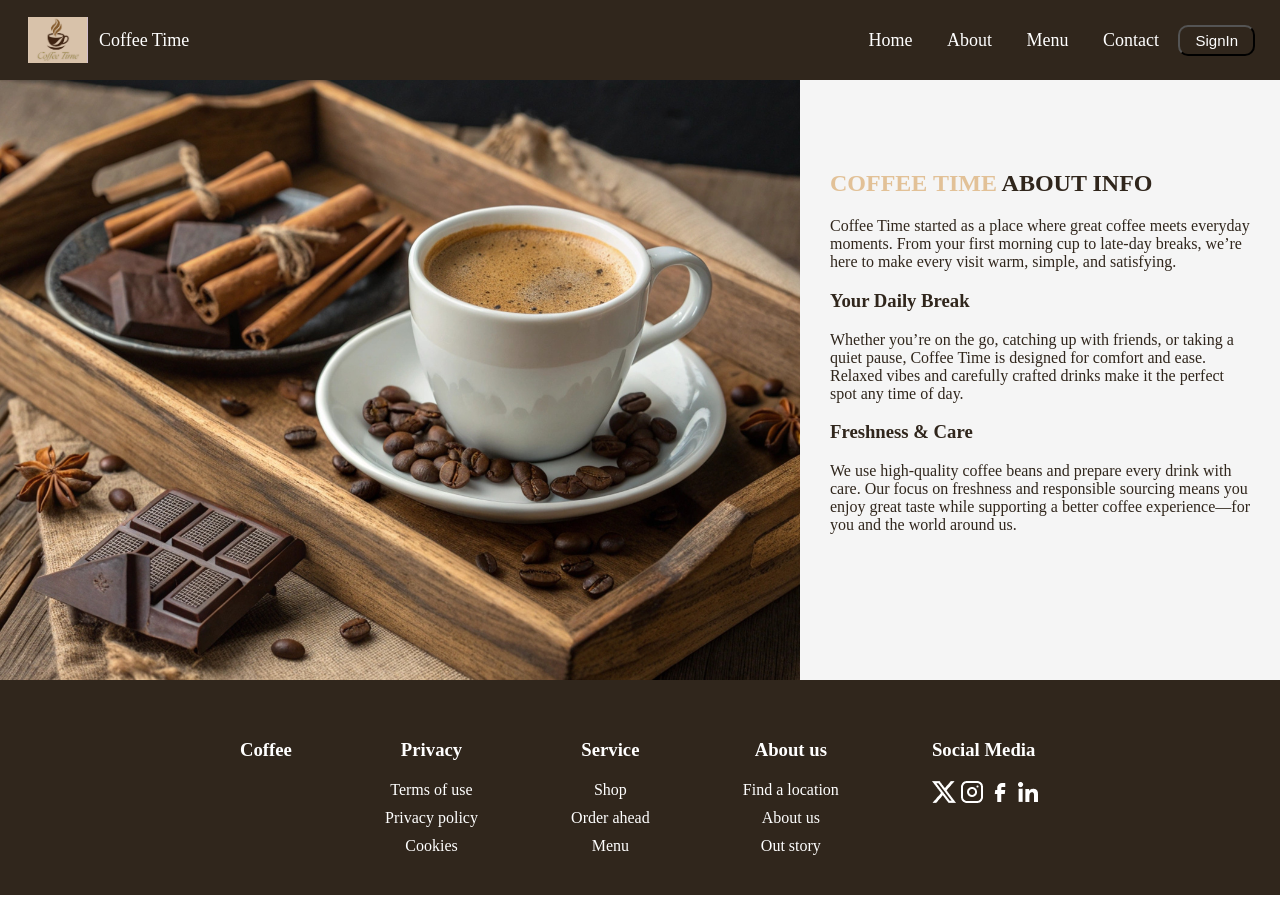
==== about.html @ e7bb27a7 "change the structure of the project, and add about.html page" ====
<!DOCTYPE html>
<html>

<head>
    <link rel="stylesheet" href="assets/css/style.css" />
    <title>Coffee Time</title>
    <meta name="viewport" content="width=device-width, initial-scale=1.0">
</head>

<body>
    <!-- Header -->
    <div class="header">
        <div class="logo">
            <img src="assets/images/logo.png" width="60px" />
            <span class="coffee-text">Coffee Time</span>
        </div>
        <div class="header-links">
            <a href="index.html">Home</a>
            <a href="about.html">About</a>
            <a href="menu.html">Menu</a>
            <a href="contact.html">Contact</a>
            <button class="btn">SignIn</button>
        </div>
    </div>
    
    <!-- Body -->
    <div class="about-content">
        <img src="assets/images/Untitled design.png"/>
        <div>
            <h2><span class="text-prim">COFFEE TIME </span>ABOUT INFO</h2>
            <p>Coffee Time started as a place where great coffee meets everyday moments. From your first morning cup to late-day breaks, we’re here to make every visit warm, simple, and satisfying.</p>
            <h3 >Your Daily Break</h3>
            <p>Whether you’re on the go, catching up with friends, or taking a quiet pause, Coffee Time is designed for comfort and ease. Relaxed vibes and carefully crafted drinks make it the perfect spot any time of day.</p>
            <h3>Freshness & Care</h3>
            <p>We use high-quality coffee beans and prepare every drink with care. Our focus on freshness and responsible sourcing means you enjoy great taste while supporting a better coffee experience—for you and the world around us.</p>
        </div>
    </div>

    <!-- footer -->
    <div>
        <div class="foot-2">
            <h3>Coffee</h3>
            <div class="col">
                <h3>Privacy</h3>
                <span>Terms of use</span>
                <span>Privacy policy</span>
                <span>Cookies</span>
            </div>
            <div class="col">
                <h3>Service</h3>
                <span>Shop</span>
                <span>Order ahead</span>
                <span>Menu</span>
            </div>
            <div class="col">
                <h3>About us</h3>
                <span>Find a location</span>
                <span>About us</span>
                <span>Out story</span>
            </div>
            <div>
                <h3>Social Media</h3>
                <div>
                    <img src="assets/images/Twitter.png" />
                    <img src="assets/images/Instagram.png" />
                    <img src="assets/images/Facebook.png" />
                    <img src="assets/images/Linkedin.png" />
                </div>
            </div>
        </div>
    </div>
</body>

</html>
---- assets/css/style.css ----
body {
    margin: 0;
}

/* utalities*/
.btn {
    color: #ffffff;
    border-radius: 10px;
    background-color: #30261C;
    padding: 5px 15px;
    font-size: 15px;
}

.text-prim {
    color: #deb887da;
}

.weight{
    font-weight: bold;
}

/**/

.btn:hover {
    background-color: #cebda683;
}

.intro {
    width: 100%;
    aspect-ratio: 16 / 9;
    min-height: 100vh;
    background-image: url(../images/Background.jpg);
    background-size: cover;
    background-position: center;
    background-repeat: no-repeat;
}

.header {
    justify-content: space-between;
    display: flex;
    align-items: center;
    padding: 14px 25px;
    font-size: 18px;
    background: #30261C;
}

.header img {
    padding: 3px;
}

.logo {
    width: 200px;
    display: flex;
    align-items: center;
    gap: 8px;
}

.coffee-text {
    white-space: nowrap;
    color: #ffffff;
}

.header-links a {
    color: #ffffff;
    padding: 5px 15px;
    text-decoration: none;
}

.landing-page {
    font-weight: bold;
    color:  #30261C;
    justify-content: flex-start;
    align-items: center;
    padding: 5px 220px;
    display: flex;
    font-size: 25px;
    font-style: italic;
}

.title{
    padding: 100px 400px 40px 450px;
    font-weight: bold;
    font-style: italic;
    color:  #30261C;
    font-size: 30px;
    align-items: center;
}

.landing-page>div {
    text-align: left;
    max-width: 600px;
}

.landing-page-search input {
    border-radius: 10px;
    width: 300px;  
    height: 40px;
    padding: 0 10px;
    font-size: 15px;
}

.landing-page-search button {
    height: 40px;
    padding: 0 20px;
    font-size: 15px;
}

.show {
    background-color: #F5F5F5;
    width: 100%;
    padding: 15px 300px;
    align-items: center;
    justify-content: space-between;
    display: flex;
    box-sizing: border-box;
}

.container {
  display: flex;
  flex-direction: column; 
  align-items: center;    
}

/* Tablet */
@media (max-width: 768px) {
    .show {
        padding: 15px 40px;
        flex-direction: column;
        gap: 15px;
    }
}

.special {
    background-color: #ddc1a7;
    box-sizing: border-box;
     width: 100%;
    padding: 10px 0; 
}

.special-1 {
    text-align: center;
    margin: 60px 0;
}

.special-1 h3 {
    margin: 50px 0;
}

.carousel-container {
  position: relative;
  width: 90%;
  margin: auto;
  padding: 0 60px;
  box-sizing: border-box;
}

.carousel {
  display: flex;
  justify-content: center; /* center cards */
  overflow-x: auto;
  scroll-behavior: smooth;
  gap: 20px; /* space between cards */
  padding: 10px 0;
}

.card {
  flex: 0 0 auto;
  width: 260px;
  height: auto; /* auto height to fit content */
  border: 1px solid #eee;
  border-radius: 12px;
  padding: 10px; /* space between border and content */
  text-align: center;
  background-color: #F5F5F5;
  box-shadow: 0 2px 6px rgba(0,0,0,0.1);
  margin: 0;
}

.card img {
  width: 100%;
  height: 180px;
  border-radius: 12px;
  margin-bottom: 8px; /* reduce space below image */
}

.card h3 {
  margin: 5px 0; /* reduce space above/below title */
  font-size: 18px;
}

.card p {
  margin: 5px 0; /* reduce space above/below paragraph */
  font-size: 14px;
}

.card span {
  display: block;
  margin: 3px 0; /* reduce space above/below price */
  font-weight: bold;
}

.card button {
  margin-top: 5px; /* reduce space above button */
  padding: 8px 12px; /* optional button size */
}

.arrow {
  position: absolute;
  top: 50%;
  transform: translateY(-50%);
  background: #F5F5F5;
  border: none;
  font-size: 24px;
  padding: 10px;
  cursor: pointer;
  border-radius: 50%;
  z-index: 2; /* make sure arrow is above cards */
}

.arrow.left { left: 0; }
.arrow.right { right: 0; }

.foot-1 {
    background: #F5F5F5;
    justify-content: flex-start;
    display: flex;
    align-items: center;
}

.foot-1 div {
    margin-left: 0px; 
    margin-right: auto;  
    text-align: left;
    width: 500px;
}

.foot-1 img {
    max-height: 280px; 
}

.foot-2 {
    color: #ffffff;
    background: #30261C;
    padding: 40px 240px;
    justify-content: space-between;
    display: flex;
    align-items: top;
}

.foot-2 div{
    align-items: center;
    gap: 10px; 
}

.col {
    display: flex;
    flex-direction: column;
    gap: 10px; 
}

.col h3 {
    margin-bottom: 10px;
}

.about-content {
    margin-bottom: 0;
    padding-bottom: 0;
    display: flex;
    background-color: #F5F5F5;
}

.about-content img{
    display: block;
}

.about-content div{
    padding: 70px 30px;
    color: #30261C;
}
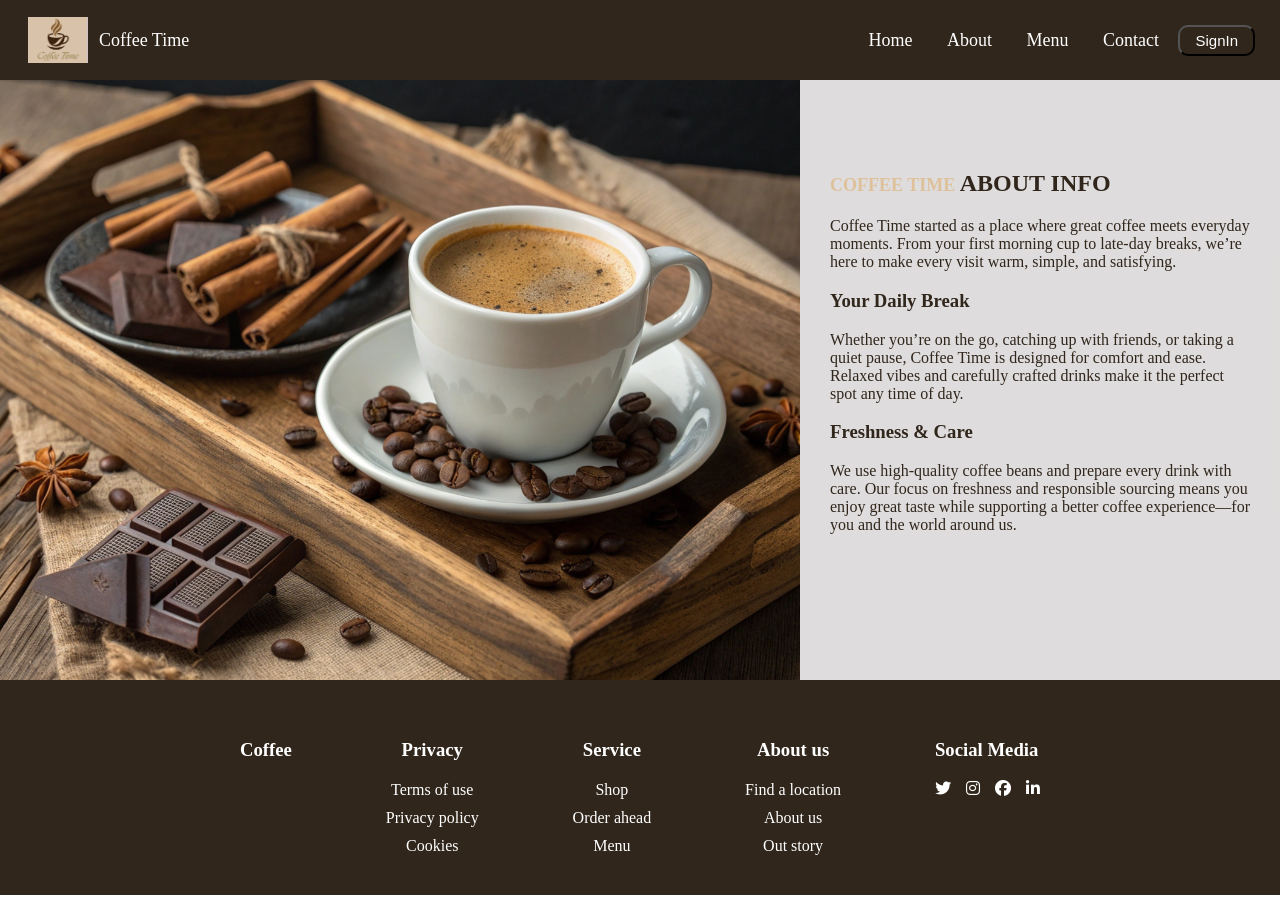
==== commit 5c90e920: "add the footer code, and update the css code" ====
--- a/about.html
+++ b/about.html
@@ -5,6 +5,7 @@
     <link rel="stylesheet" href="assets/css/style.css" />
     <title>Coffee Time</title>
     <meta name="viewport" content="width=device-width, initial-scale=1.0">
+    <link rel="stylesheet" href="https://cdnjs.cloudflare.com/ajax/libs/font-awesome/6.5.1/css/all.min.css"/>
 </head>
 
 <body>
@@ -22,53 +23,56 @@
             <button class="btn">SignIn</button>
         </div>
     </div>
-    
+
     <!-- Body -->
-    <div class="about-content">
-        <img src="assets/images/Untitled design.png"/>
+    <div id="about">
+        <img src="assets/images/Untitled design.png" />
         <div>
             <h2><span class="text-prim">COFFEE TIME </span>ABOUT INFO</h2>
-            <p>Coffee Time started as a place where great coffee meets everyday moments. From your first morning cup to late-day breaks, we’re here to make every visit warm, simple, and satisfying.</p>
-            <h3 >Your Daily Break</h3>
-            <p>Whether you’re on the go, catching up with friends, or taking a quiet pause, Coffee Time is designed for comfort and ease. Relaxed vibes and carefully crafted drinks make it the perfect spot any time of day.</p>
+            <p>Coffee Time started as a place where great coffee meets everyday moments. From your first morning cup to
+                late-day breaks, we’re here to make every visit warm, simple, and satisfying.</p>
+            <h3>Your Daily Break</h3>
+            <p>Whether you’re on the go, catching up with friends, or taking a quiet pause, Coffee Time is designed for
+                comfort and ease. Relaxed vibes and carefully crafted drinks make it the perfect spot any time of day.
+            </p>
             <h3>Freshness & Care</h3>
-            <p>We use high-quality coffee beans and prepare every drink with care. Our focus on freshness and responsible sourcing means you enjoy great taste while supporting a better coffee experience—for you and the world around us.</p>
+            <p>We use high-quality coffee beans and prepare every drink with care. Our focus on freshness and
+                responsible sourcing means you enjoy great taste while supporting a better coffee experience—for you and
+                the world around us.</p>
         </div>
     </div>
 
     <!-- footer -->
-    <div>
-        <div class="foot-2">
-            <h3>Coffee</h3>
-            <div class="col">
-                <h3>Privacy</h3>
-                <span>Terms of use</span>
-                <span>Privacy policy</span>
-                <span>Cookies</span>
-            </div>
-            <div class="col">
-                <h3>Service</h3>
-                <span>Shop</span>
-                <span>Order ahead</span>
-                <span>Menu</span>
-            </div>
-            <div class="col">
-                <h3>About us</h3>
-                <span>Find a location</span>
-                <span>About us</span>
-                <span>Out story</span>
-            </div>
-            <div>
-                <h3>Social Media</h3>
-                <div>
-                    <img src="assets/images/Twitter.png" />
-                    <img src="assets/images/Instagram.png" />
-                    <img src="assets/images/Facebook.png" />
-                    <img src="assets/images/Linkedin.png" />
-                </div>
+    <footer id="footer">
+        <h3>Coffee</h3>
+        <div class="col">
+            <h3>Privacy</h3>
+            <span>Terms of use</span>
+            <span>Privacy policy</span>
+            <span>Cookies</span>
+        </div>
+        <div class="col">
+            <h3>Service</h3>
+            <span>Shop</span>
+            <span>Order ahead</span>
+            <span>Menu</span>
+        </div>
+        <div class="col">
+            <h3>About us</h3>
+            <span>Find a location</span>
+            <span>About us</span>
+            <span>Out story</span>
+        </div>
+        <div>
+            <h3>Social Media</h3>
+            <div class="social-media">
+                <i class="fa-brands fa-twitter"></i>
+                <i class="fa-brands fa-instagram"></i>
+                <i class="fa-brands fa-facebook"></i>
+                <i class="fa-brands fa-linkedin-in"></i>
             </div>
         </div>
-    </div>
+    </footer>
 </body>
 
 </html>
--- a/assets/css/style.css
+++ b/assets/css/style.css
@@ -11,20 +11,20 @@
     font-size: 15px;
 }
 
+.btn:hover {
+    background-color: #cebda683;
+}
+
 .text-prim {
-    color: #deb887da;
+    color: #deb887c3;
+    font-size: 18px;
 }
 
 .weight{
     font-weight: bold;
 }
 
-/**/
-
-.btn:hover {
-    background-color: #cebda683;
-}
-
+/* Header for all the pages */
 .intro {
     width: 100%;
     aspect-ratio: 16 / 9;
@@ -66,6 +66,7 @@
     text-decoration: none;
 }
 
+/* Home Page */
 .landing-page {
     font-weight: bold;
     color:  #30261C;
@@ -106,7 +107,7 @@
 }
 
 .show {
-    background-color: #F5F5F5;
+    background-color: #d1ceceb4;
     width: 100%;
     padding: 15px 300px;
     align-items: center;
@@ -171,7 +172,7 @@
   border-radius: 12px;
   padding: 10px; /* space between border and content */
   text-align: center;
-  background-color: #F5F5F5;
+  background-color: #d1ceceb4;
   box-shadow: 0 2px 6px rgba(0,0,0,0.1);
   margin: 0;
 }
@@ -208,7 +209,7 @@
   position: absolute;
   top: 50%;
   transform: translateY(-50%);
-  background: #F5F5F5;
+  background: #d1ceceb4;
   border: none;
   font-size: 24px;
   padding: 10px;
@@ -220,25 +221,26 @@
 .arrow.left { left: 0; }
 .arrow.right { right: 0; }
 
-.foot-1 {
-    background: #F5F5F5;
+#check {
+    background: #d1ceceb4;
     justify-content: flex-start;
     display: flex;
     align-items: center;
 }
 
-.foot-1 div {
+#check div {
     margin-left: 0px; 
     margin-right: auto;  
     text-align: left;
     width: 500px;
 }
 
-.foot-1 img {
+#check img {
     max-height: 280px; 
 }
 
-.foot-2 {
+/* Footer for all the pages */
+#footer {
     color: #ffffff;
     background: #30261C;
     padding: 40px 240px;
@@ -247,33 +249,154 @@
     align-items: top;
 }
 
-.foot-2 div{
+#footer div{
     align-items: center;
     gap: 10px; 
 }
 
-.col {
+#footer .col {
     display: flex;
     flex-direction: column;
     gap: 10px; 
 }
 
-.col h3 {
+#footer .col h3 {
     margin-bottom: 10px;
 }
 
-.about-content {
+#footer .social-media{
+    display: flex; 
+    gap: 15px;
+}
+
+/* About Page*/
+#about {
     margin-bottom: 0;
     padding-bottom: 0;
     display: flex;
-    background-color: #F5F5F5;
-}
-
-.about-content img{
+    background-color: #d1ceceb4;
+}
+
+#about img{
     display: block;
 }
 
-.about-content div{
+#about div{
     padding: 70px 30px;
     color: #30261C;
+}
+
+/* Menu Page*/
+#menu {
+    background-color: #fff;
+    padding: 0 0 20px 0;
+}
+
+.heading{
+    text-align: center;
+    padding: 50px 0 0 0;
+    color: #30261C;
+}
+
+#menu .row {
+    display: grid;
+    grid-template-columns: repeat(2,1fr);
+    margin-top: 10px;
+    gap: 150px;
+    align-items: center;
+    padding: 0 200px;
+}
+
+#menu .row .col .item {
+    display: flex;
+    justify-content: space-between;
+    margin: 30px 0;
+    border: 1px solid #ddd;
+    padding: 18px 20px;
+    align-items: center;
+}
+
+#menu .row .col .item img {
+    width: 80px;
+    height: 80px;
+    margin-left: -50px;
+}
+
+#menu .row .col .item .details {
+    margin-left: 20px;
+}
+
+#menu .row .col .item .details h3 {
+    font-size: 20px;
+    margin-bottom: 15px;
+    color: #30261C;
+}
+
+#menu .row .col .item  .details p{
+    font-size: 15px;
+    line-height: 1.6;
+    color: #30261C;
+}
+
+#menu .row .col .item .price{
+    border-left: 1px soled #eee;
+    padding: 19px;
+    margin: auto;
+}
+
+#menu .row .col .item .price p {
+    font-size: 20px;
+    font-weight: 600;
+}
+
+
+/* Contact Page*/
+#contact {
+    background-color: #d1ceceb4;
+}
+
+#contact .row{
+    display: grid;
+    grid-template-columns: 2fr 1.4fr;
+    margin-top: 10px;
+    padding: 10px 100px 50px 100px;
+}
+
+#contact .row .contact-content {
+    background-color: #ffffff;
+    padding: 0px 20px 20px 20px;
+}
+
+#contact .row .contact-content h3 {
+    font-size: 26px;
+    font-weight: bold;
+    text-transform: uppercase;
+    text-align: center;
+}
+
+#contact .row .contact-content form input,
+#contact .row .contact-content form textarea {
+    display: block;
+    width: 100%;
+    margin: 15px 0;
+    padding: 15px;
+    border: 1px solid #ccc;
+    font-size: 14px;
+    box-sizing: border-box;
+}
+
+#contact .row .contact-content form .btn-submit {
+    width: 100%;
+    padding: 20px;
+    text-transform: uppercase;
+    cursor: pointer;
+}
+
+#contact .row .map {
+    min-height: 500px;
+}
+
+#contact .row .map iframe {
+    width: 100%;
+    height: 100%;
 }
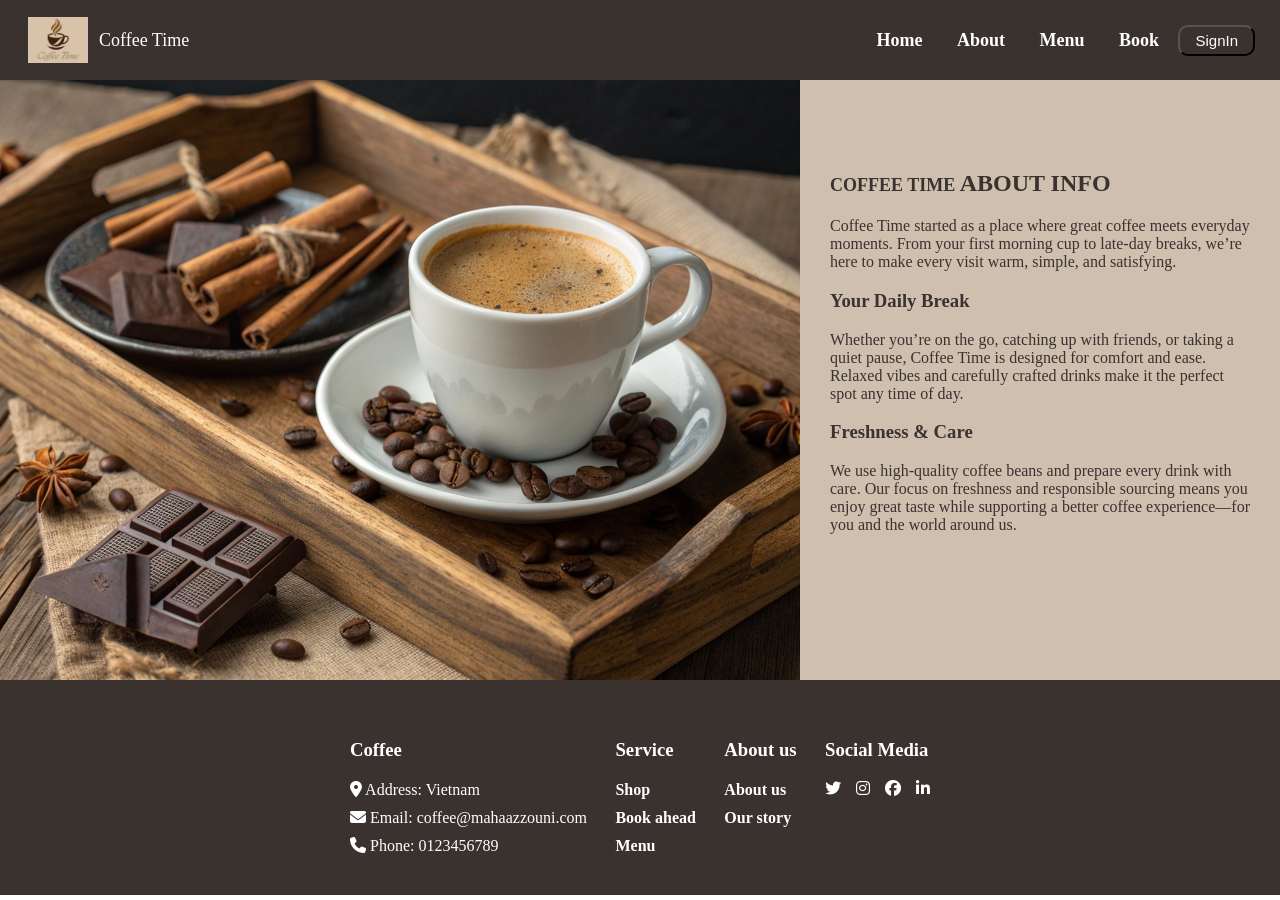
==== commit a5708c1b: "update the footer code" ====
--- a/about.html
+++ b/about.html
@@ -19,7 +19,7 @@
             <a href="index.html">Home</a>
             <a href="about.html">About</a>
             <a href="menu.html">Menu</a>
-            <a href="contact.html">Contact</a>
+            <a href="book.html">Book</a>
             <button class="btn">SignIn</button>
         </div>
     </div>
@@ -44,24 +44,22 @@
 
     <!-- footer -->
     <footer id="footer">
-        <h3>Coffee</h3>
         <div class="col">
-            <h3>Privacy</h3>
-            <span>Terms of use</span>
-            <span>Privacy policy</span>
-            <span>Cookies</span>
+            <h3>Coffee</h3>
+            <span><i class="fa-solid fa-location-dot"></i>  Address: Vietnam</span>
+            <span><i class="fa-solid fa-envelope"></i>  Email: coffee@mahaazzouni.com</span>
+            <span><i class="fa-solid fa-phone"></i>  Phone: 0123456789</span>
         </div>
         <div class="col">
             <h3>Service</h3>
-            <span>Shop</span>
-            <span>Order ahead</span>
-            <span>Menu</span>
+            <span><a href="index.html">Shop</a></span>
+            <span><a href="book.html">Book ahead</a></span>
+            <span><a href="menu.html">Menu</a></span>
         </div>
         <div class="col">
             <h3>About us</h3>
-            <span>Find a location</span>
-            <span>About us</span>
-            <span>Out story</span>
+            <span><a href="about.html">About us</a></span>
+            <span><a href="our-story.html">Our story</a></span>
         </div>
         <div>
             <h3>Social Media</h3>
--- a/assets/css/style.css
+++ b/assets/css/style.css
@@ -6,7 +6,7 @@
 .btn {
     color: #ffffff;
     border-radius: 10px;
-    background-color: #30261C;
+    background-color: #3a322f;
     padding: 5px 15px;
     font-size: 15px;
 }
@@ -16,7 +16,7 @@
 }
 
 .text-prim {
-    color: #deb887c3;
+    color: #3a322f;
     font-size: 18px;
 }
 
@@ -29,7 +29,7 @@
     width: 100%;
     aspect-ratio: 16 / 9;
     min-height: 100vh;
-    background-image: url(../images/Background.jpg);
+    background-image: url(../images/Background.png);
     background-size: cover;
     background-position: center;
     background-repeat: no-repeat;
@@ -41,7 +41,7 @@
     align-items: center;
     padding: 14px 25px;
     font-size: 18px;
-    background: #30261C;
+    background-color: #3a322f;
 }
 
 .header img {
@@ -61,49 +61,10 @@
 }
 
 .header-links a {
-    color: #ffffff;
-    padding: 5px 15px;
+    color: #fff;
+    font-weight: bolder;
+    padding: 5px 15px ;
     text-decoration: none;
-}
-
-/* Home Page */
-.landing-page {
-    font-weight: bold;
-    color:  #30261C;
-    justify-content: flex-start;
-    align-items: center;
-    padding: 5px 220px;
-    display: flex;
-    font-size: 25px;
-    font-style: italic;
-}
-
-.title{
-    padding: 100px 400px 40px 450px;
-    font-weight: bold;
-    font-style: italic;
-    color:  #30261C;
-    font-size: 30px;
-    align-items: center;
-}
-
-.landing-page>div {
-    text-align: left;
-    max-width: 600px;
-}
-
-.landing-page-search input {
-    border-radius: 10px;
-    width: 300px;  
-    height: 40px;
-    padding: 0 10px;
-    font-size: 15px;
-}
-
-.landing-page-search button {
-    height: 40px;
-    padding: 0 20px;
-    font-size: 15px;
 }
 
 .show {
@@ -132,7 +93,7 @@
 }
 
 .special {
-    background-color: #ddc1a7;
+    background-color: #cebfaf;
     box-sizing: border-box;
      width: 100%;
     padding: 10px 0; 
@@ -242,15 +203,15 @@
 /* Footer for all the pages */
 #footer {
     color: #ffffff;
-    background: #30261C;
-    padding: 40px 240px;
+    background: #3a322f;
+    padding: 40px 350px;
     justify-content: space-between;
     display: flex;
     align-items: top;
 }
 
-#footer div{
-    align-items: center;
+#footer .col span{
+    align-items: left;
     gap: 10px; 
 }
 
@@ -262,6 +223,12 @@
 
 #footer .col h3 {
     margin-bottom: 10px;
+}
+
+#footer a {
+    color: #fff;
+    font-weight: bolder;
+    text-decoration: none;
 }
 
 #footer .social-media{
@@ -274,7 +241,7 @@
     margin-bottom: 0;
     padding-bottom: 0;
     display: flex;
-    background-color: #d1ceceb4;
+    background-color: #cebfaf;
 }
 
 #about img{
@@ -283,19 +250,19 @@
 
 #about div{
     padding: 70px 30px;
-    color: #30261C;
+    color: #3a322f;
 }
 
 /* Menu Page*/
 #menu {
-    background-color: #fff;
+    background-color: #cebfaf;
     padding: 0 0 20px 0;
 }
 
 .heading{
     text-align: center;
     padding: 50px 0 0 0;
-    color: #30261C;
+    color: #3a322f;
 }
 
 #menu .row {
@@ -314,6 +281,7 @@
     border: 1px solid #ddd;
     padding: 18px 20px;
     align-items: center;
+    background-color: #d1ceceb4;
 }
 
 #menu .row .col .item img {
@@ -329,13 +297,13 @@
 #menu .row .col .item .details h3 {
     font-size: 20px;
     margin-bottom: 15px;
-    color: #30261C;
+    color: #3a322f;
 }
 
 #menu .row .col .item  .details p{
     font-size: 15px;
     line-height: 1.6;
-    color: #30261C;
+    color: #3a322f;
 }
 
 #menu .row .col .item .price{
@@ -350,32 +318,32 @@
 }
 
 
-/* Contact Page*/
-#contact {
-    background-color: #d1ceceb4;
-}
-
-#contact .row{
+/* book Page*/
+#book {
+    background-color: #cebfaf;
+}
+
+#book .row{
     display: grid;
     grid-template-columns: 2fr 1.4fr;
     margin-top: 10px;
     padding: 10px 100px 50px 100px;
 }
 
-#contact .row .contact-content {
+#book .row .book-content {
     background-color: #ffffff;
     padding: 0px 20px 20px 20px;
 }
 
-#contact .row .contact-content h3 {
+#book .row .book-content h3 {
     font-size: 26px;
     font-weight: bold;
     text-transform: uppercase;
     text-align: center;
 }
 
-#contact .row .contact-content form input,
-#contact .row .contact-content form textarea {
+#book .row .book-content form input,
+#book .row .book-content form textarea {
     display: block;
     width: 100%;
     margin: 15px 0;
@@ -385,18 +353,18 @@
     box-sizing: border-box;
 }
 
-#contact .row .contact-content form .btn-submit {
+#book .row .book-content form .btn-submit {
     width: 100%;
     padding: 20px;
     text-transform: uppercase;
     cursor: pointer;
 }
 
-#contact .row .map {
+#book .row .map {
     min-height: 500px;
 }
 
-#contact .row .map iframe {
+#book .row .map iframe {
     width: 100%;
     height: 100%;
 }
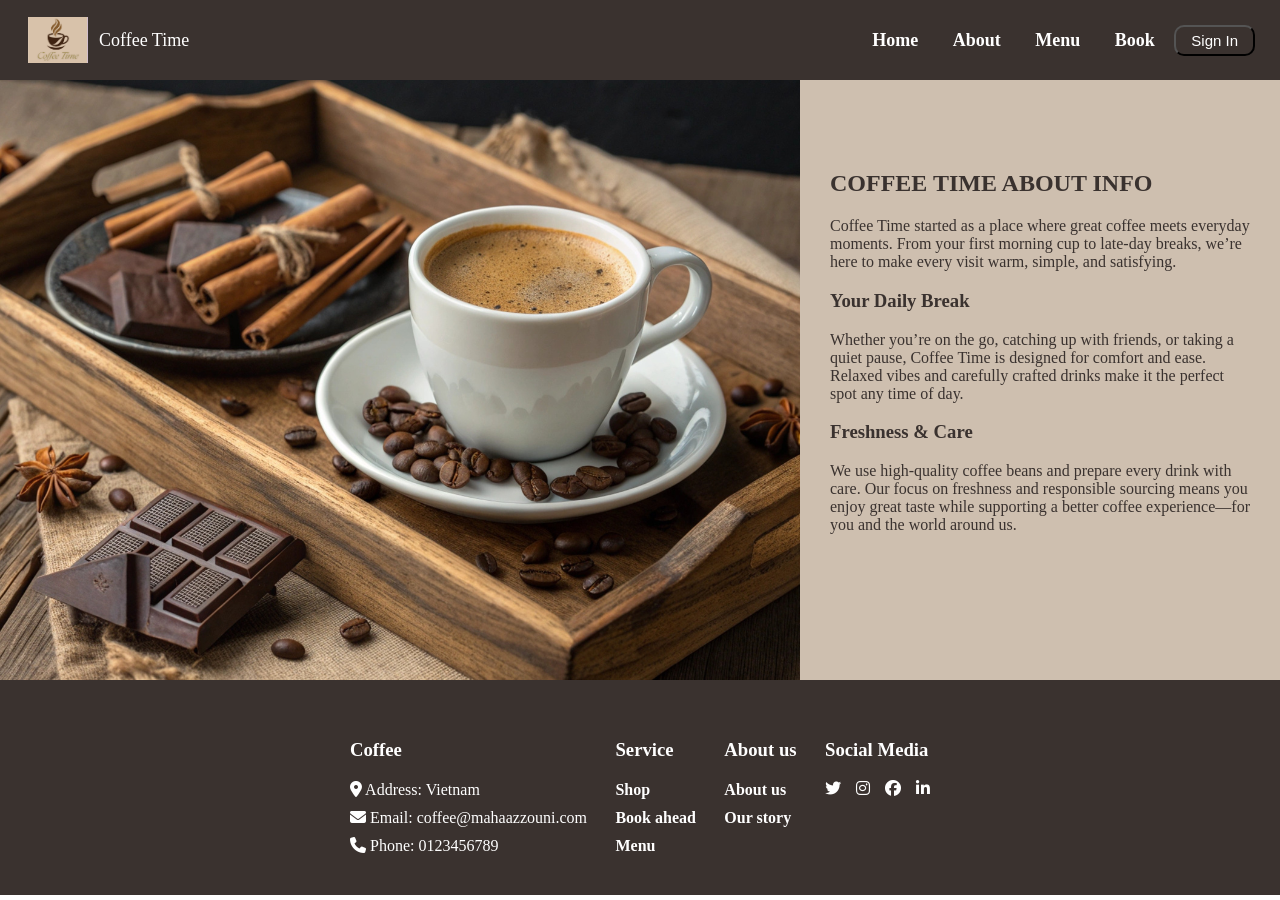
==== commit ae0e0286: "adding javaScript to the project" ====
--- a/about.html
+++ b/about.html
@@ -5,7 +5,7 @@
     <link rel="stylesheet" href="assets/css/style.css" />
     <title>Coffee Time</title>
     <meta name="viewport" content="width=device-width, initial-scale=1.0">
-    <link rel="stylesheet" href="https://cdnjs.cloudflare.com/ajax/libs/font-awesome/6.5.1/css/all.min.css"/>
+    <link rel="stylesheet" href="https://cdnjs.cloudflare.com/ajax/libs/font-awesome/6.5.1/css/all.min.css" />
 </head>
 
 <body>
@@ -20,7 +20,8 @@
             <a href="about.html">About</a>
             <a href="menu.html">Menu</a>
             <a href="book.html">Book</a>
-            <button class="btn">SignIn</button>
+            <button id="signInBtn" class="btn">Sign In</button>
+            <button id="logoutBtn" class="btn" hidden>Log Out</button>
         </div>
     </div>
 
@@ -28,7 +29,7 @@
     <div id="about">
         <img src="assets/images/Untitled design.png" />
         <div>
-            <h2><span class="text-prim">COFFEE TIME </span>ABOUT INFO</h2>
+            <h2>COFFEE TIME ABOUT INFO</h2>
             <p>Coffee Time started as a place where great coffee meets everyday moments. From your first morning cup to
                 late-day breaks, we’re here to make every visit warm, simple, and satisfying.</p>
             <h3>Your Daily Break</h3>
@@ -46,9 +47,9 @@
     <footer id="footer">
         <div class="col">
             <h3>Coffee</h3>
-            <span><i class="fa-solid fa-location-dot"></i>  Address: Vietnam</span>
-            <span><i class="fa-solid fa-envelope"></i>  Email: coffee@mahaazzouni.com</span>
-            <span><i class="fa-solid fa-phone"></i>  Phone: 0123456789</span>
+            <span><i class="fa-solid fa-location-dot"></i> Address: Vietnam</span>
+            <span><i class="fa-solid fa-envelope"></i> Email: coffee@mahaazzouni.com</span>
+            <span><i class="fa-solid fa-phone"></i> Phone: 0123456789</span>
         </div>
         <div class="col">
             <h3>Service</h3>
@@ -71,6 +72,8 @@
             </div>
         </div>
     </footer>
+
+    <script src="assets/js/script.js"></script>
 </body>
 
 </html>
--- a/assets/css/style.css
+++ b/assets/css/style.css
@@ -367,4 +367,25 @@
 #book .row .map iframe {
     width: 100%;
     height: 100%;
+}
+
+/* Our Story page */
+#our-story {
+    display: flex;
+    height: 700px;
+    background-color: #d1ceceb4;
+}
+#our-story .story{
+    background-color: #cebfaf;
+    padding: 15px 40px 0 40px;
+    align-items: center;
+    margin: 80px 40px;
+}
+
+#our-story .story p{
+    font-size: 19px;
+}
+
+#our-story .story h3{
+    font-size: 21px;
 }
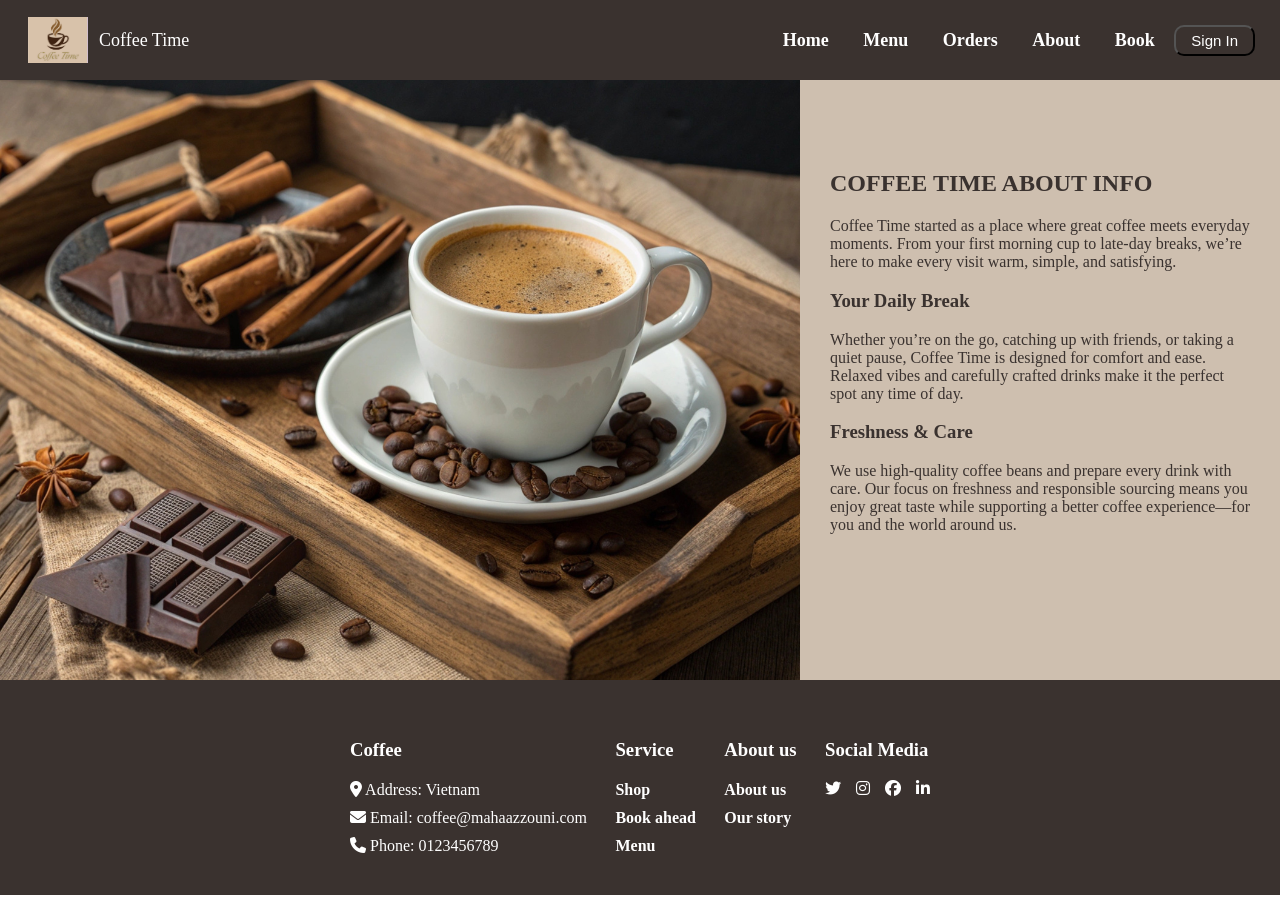
==== commit cf53e44c: "The final touch on the Coffee Proj" ====
--- a/about.html
+++ b/about.html
@@ -12,13 +12,14 @@
     <!-- Header -->
     <div class="header">
         <div class="logo">
-            <img src="assets/images/logo.png" width="60px" />
+            <img src="assets/images/logo.png" width="60px" alt="image"/>
             <span class="coffee-text">Coffee Time</span>
         </div>
         <div class="header-links">
             <a href="index.html">Home</a>
+            <a href="menu.html">Menu</a>
+            <a href="order.html">Orders</a>
             <a href="about.html">About</a>
-            <a href="menu.html">Menu</a>
             <a href="book.html">Book</a>
             <button id="signInBtn" class="btn">Sign In</button>
             <button id="logoutBtn" class="btn" hidden>Log Out</button>
@@ -27,7 +28,7 @@
 
     <!-- Body -->
     <div id="about">
-        <img src="assets/images/Untitled design.png" />
+        <img src="assets/images/Untitled design.png" alt="image"/>
         <div>
             <h2>COFFEE TIME ABOUT INFO</h2>
             <p>Coffee Time started as a place where great coffee meets everyday moments. From your first morning cup to
--- a/assets/css/style.css
+++ b/assets/css/style.css
@@ -20,7 +20,7 @@
     font-size: 18px;
 }
 
-.weight{
+.weight {
     font-weight: bold;
 }
 
@@ -63,7 +63,7 @@
 .header-links a {
     color: #fff;
     font-weight: bolder;
-    padding: 5px 15px ;
+    padding: 5px 15px;
     text-decoration: none;
 }
 
@@ -78,9 +78,9 @@
 }
 
 .container {
-  display: flex;
-  flex-direction: column; 
-  align-items: center;    
+    display: flex;
+    flex-direction: column;
+    align-items: center;
 }
 
 /* Tablet */
@@ -95,8 +95,8 @@
 .special {
     background-color: #cebfaf;
     box-sizing: border-box;
-     width: 100%;
-    padding: 10px 0; 
+    width: 100%;
+    padding: 10px 0;
 }
 
 .special-1 {
@@ -109,78 +109,113 @@
 }
 
 .carousel-container {
-  position: relative;
-  width: 90%;
-  margin: auto;
-  padding: 0 60px;
-  box-sizing: border-box;
+    position: relative;
+    width: 90%;
+    margin: auto;
+    padding: 0 60px;
+    box-sizing: border-box;
 }
 
 .carousel {
-  display: flex;
-  justify-content: center; /* center cards */
-  overflow-x: auto;
-  scroll-behavior: smooth;
-  gap: 20px; /* space between cards */
-  padding: 10px 0;
-}
+    display: flex;
+    justify-content: flex-start;
+    /* center cards */
+    overflow-x: auto;
+    scroll-behavior: smooth;
+    gap: 20px;
+    /* space between cards */
+    padding: 10px 0;
+    scrollbar-width: none;
+    /* Firefox */
+    -ms-overflow-style: none;
+}
+
+.carousel::-webkit-scrollbar {
+    display: none;
+    /* Chrome / Safari */
+}
+
+html,
+body {
+    max-width: 100%;
+    overflow-x: hidden;
+}
+
+.carousel-container {
+    overflow: hidden;
+}
+
 
 .card {
-  flex: 0 0 auto;
-  width: 260px;
-  height: auto; /* auto height to fit content */
-  border: 1px solid #eee;
-  border-radius: 12px;
-  padding: 10px; /* space between border and content */
-  text-align: center;
-  background-color: #d1ceceb4;
-  box-shadow: 0 2px 6px rgba(0,0,0,0.1);
-  margin: 0;
+    flex: 0 0 auto;
+    width: 260px;
+    height: auto;
+    /* auto height to fit content */
+    border: 1px solid #eee;
+    border-radius: 12px;
+    padding: 10px;
+    /* space between border and content */
+    text-align: center;
+    background-color: #d1ceceb4;
+    box-shadow: 0 2px 6px rgba(0, 0, 0, 0.1);
+    margin: 0;
 }
 
 .card img {
-  width: 100%;
-  height: 180px;
-  border-radius: 12px;
-  margin-bottom: 8px; /* reduce space below image */
+    width: 100%;
+    height: 180px;
+    border-radius: 12px;
+    margin-bottom: 8px;
+    /* reduce space below image */
 }
 
 .card h3 {
-  margin: 5px 0; /* reduce space above/below title */
-  font-size: 18px;
+    margin: 5px 0;
+    /* reduce space above/below title */
+    font-size: 18px;
 }
 
 .card p {
-  margin: 5px 0; /* reduce space above/below paragraph */
-  font-size: 14px;
+    margin: 5px 0;
+    /* reduce space above/below paragraph */
+    font-size: 14px;
 }
 
 .card span {
-  display: block;
-  margin: 3px 0; /* reduce space above/below price */
-  font-weight: bold;
+    display: block;
+    margin: 3px 0;
+    /* reduce space above/below price */
+    font-weight: bold;
 }
 
 .card button {
-  margin-top: 5px; /* reduce space above button */
-  padding: 8px 12px; /* optional button size */
+    margin-top: 5px;
+    /* reduce space above button */
+    padding: 8px 12px;
+    /* optional button size */
 }
 
 .arrow {
-  position: absolute;
-  top: 50%;
-  transform: translateY(-50%);
-  background: #d1ceceb4;
-  border: none;
-  font-size: 24px;
-  padding: 10px;
-  cursor: pointer;
-  border-radius: 50%;
-  z-index: 2; /* make sure arrow is above cards */
-}
-
-.arrow.left { left: 0; }
-.arrow.right { right: 0; }
+    position: absolute;
+    top: 50%;
+    transform: translateY(-50%);
+    background: #d1ceceb4;
+    border: none;
+    font-size: 24px;
+    padding: 10px;
+    cursor: pointer;
+    border-radius: 50%;
+    z-index: 2;
+    /* make sure arrow is above cards */
+}
+
+.arrow.left {
+    left: 0;
+}
+
+.arrow.right {
+    right: 0;
+}
 
 #check {
     background: #d1ceceb4;
@@ -190,14 +225,14 @@
 }
 
 #check div {
-    margin-left: 0px; 
-    margin-right: auto;  
+    margin-left: 0px;
+    margin-right: auto;
     text-align: left;
     width: 500px;
 }
 
 #check img {
-    max-height: 280px; 
+    max-height: 280px;
 }
 
 /* Footer for all the pages */
@@ -210,15 +245,15 @@
     align-items: top;
 }
 
-#footer .col span{
+#footer .col span {
     align-items: left;
-    gap: 10px; 
+    gap: 10px;
 }
 
 #footer .col {
     display: flex;
     flex-direction: column;
-    gap: 10px; 
+    gap: 10px;
 }
 
 #footer .col h3 {
@@ -231,8 +266,8 @@
     text-decoration: none;
 }
 
-#footer .social-media{
-    display: flex; 
+#footer .social-media {
+    display: flex;
     gap: 15px;
 }
 
@@ -244,11 +279,11 @@
     background-color: #cebfaf;
 }
 
-#about img{
+#about img {
     display: block;
 }
 
-#about div{
+#about div {
     padding: 70px 30px;
     color: #3a322f;
 }
@@ -259,7 +294,7 @@
     padding: 0 0 20px 0;
 }
 
-.heading{
+.heading {
     text-align: center;
     padding: 50px 0 0 0;
     color: #3a322f;
@@ -267,7 +302,7 @@
 
 #menu .row {
     display: grid;
-    grid-template-columns: repeat(2,1fr);
+    grid-template-columns: repeat(2, 1fr);
     margin-top: 10px;
     gap: 150px;
     align-items: center;
@@ -300,13 +335,13 @@
     color: #3a322f;
 }
 
-#menu .row .col .item  .details p{
+#menu .row .col .item .details p {
     font-size: 15px;
     line-height: 1.6;
     color: #3a322f;
 }
 
-#menu .row .col .item .price{
+#menu .row .col .item .price {
     border-left: 1px soled #eee;
     padding: 19px;
     margin: auto;
@@ -323,7 +358,7 @@
     background-color: #cebfaf;
 }
 
-#book .row{
+#book .row {
     display: grid;
     grid-template-columns: 2fr 1.4fr;
     margin-top: 10px;
@@ -375,17 +410,56 @@
     height: 700px;
     background-color: #d1ceceb4;
 }
-#our-story .story{
+
+#our-story .story {
     background-color: #cebfaf;
     padding: 15px 40px 0 40px;
     align-items: center;
     margin: 80px 40px;
 }
 
-#our-story .story p{
+#our-story .story p {
     font-size: 19px;
 }
 
-#our-story .story h3{
+#our-story .story h3 {
     font-size: 21px;
+}
+
+/* Order Page */
+.cart-container {
+    background-color: #d1ceceb4;
+    padding: 30px 200px;
+    height: 373px;
+    font-size: 22px;
+    text-align: center;
+}
+
+.empty-cart {
+    text-align: center;
+    padding: 40px 0;
+    font-size: 18px;
+    color: #555;
+}
+
+.cart-header {
+    display: grid;
+    grid-template-columns: 1.5fr 1fr 1fr 1fr;
+    font-weight: bold;
+    padding: 12px;
+    background-color: #e6e3e3;
+    border-bottom: 1px solid #d0cccc;
+}
+
+.cart-item {
+    display: grid;
+    grid-template-columns: 1.5fr 1fr 1fr 1fr;
+    padding: 12px;
+    background-color: #e6e3e3;
+    border-bottom: 1px solid #d0cccc;
+}
+
+.cart-header span,
+.cart-item span {
+    color: #000;
 }
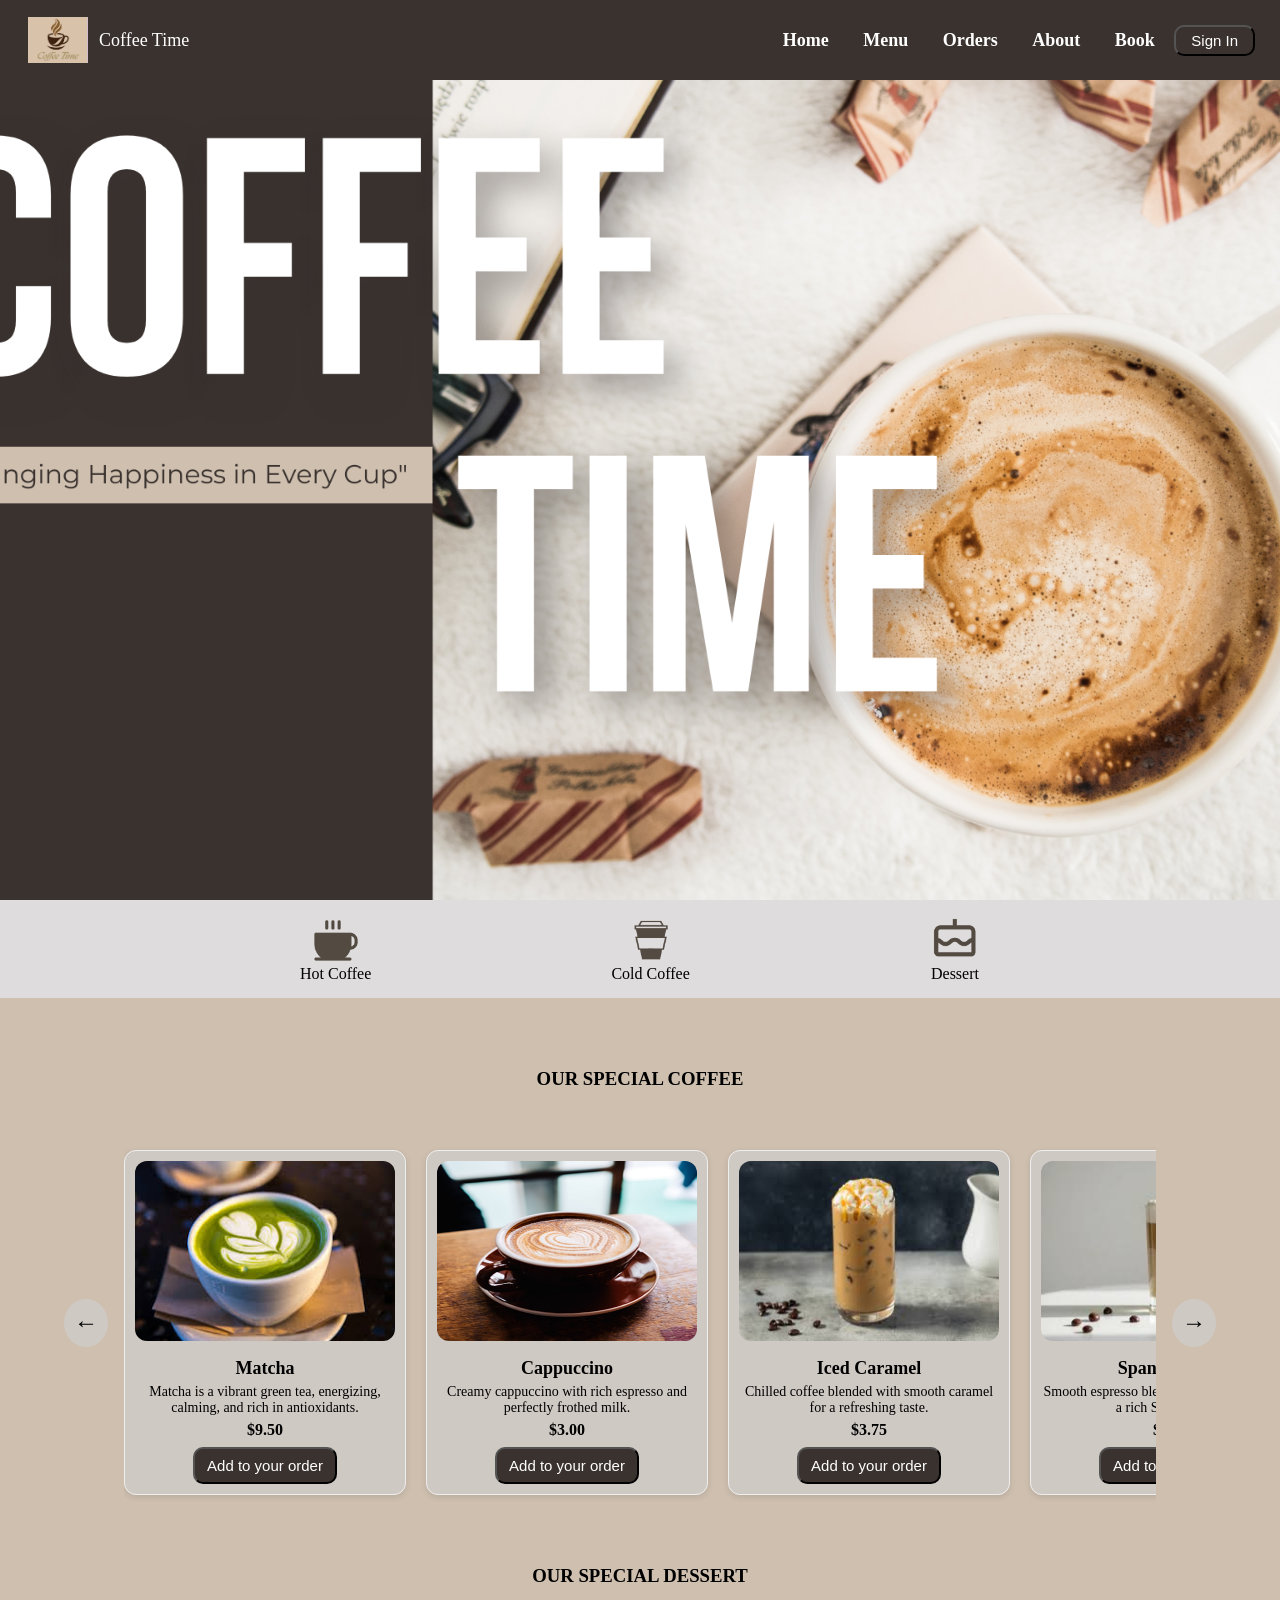
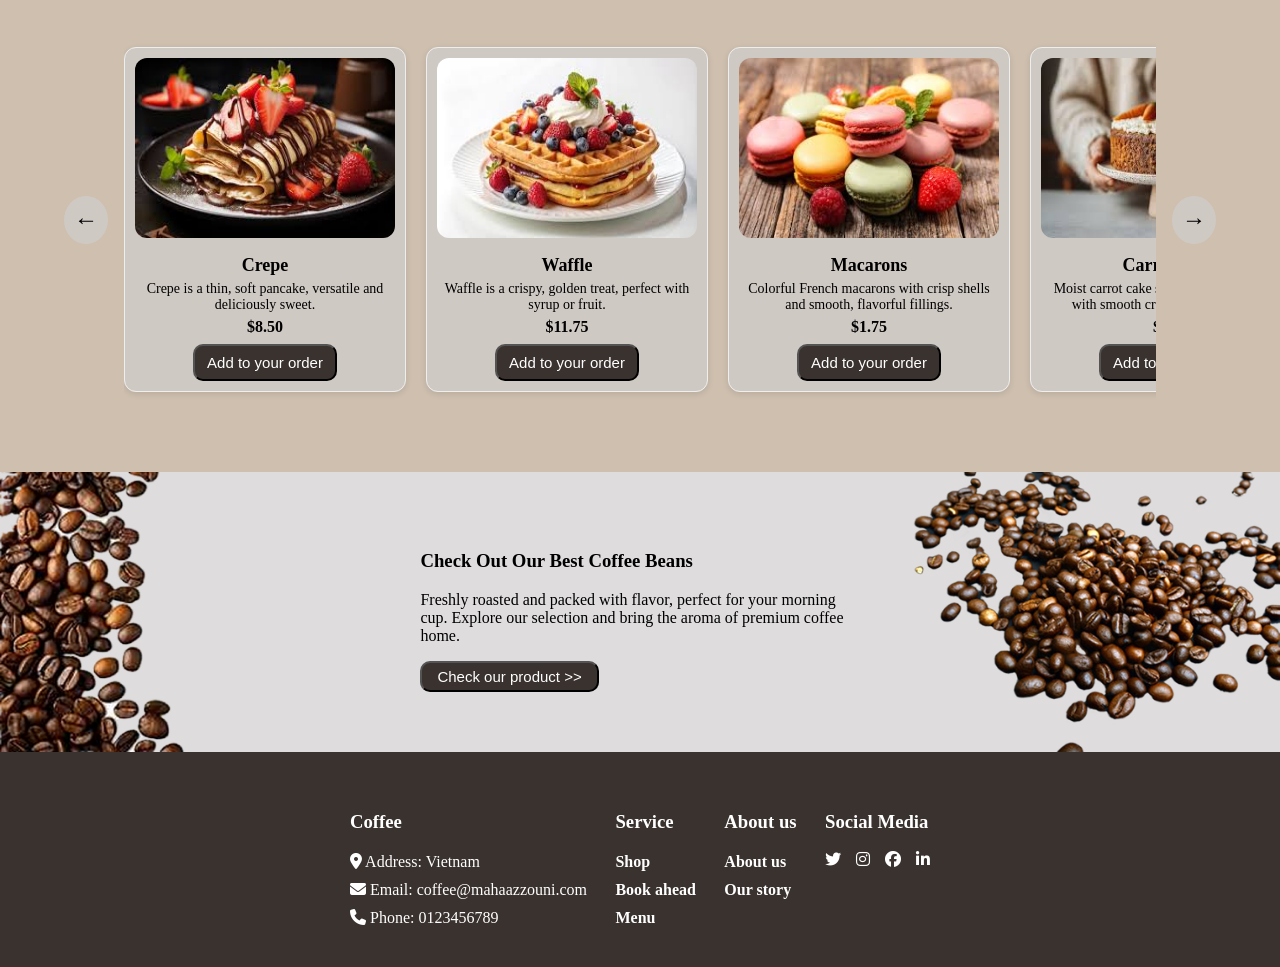
==== commit 2648521f: "make the sign-in.html and sign-up.html pages responsive" ====
--- a/about.html
+++ b/about.html
@@ -2,7 +2,9 @@
 <html>
 
 <head>
+    <meta name="viewport" content="width=device-width, initial-scale=1.0">
     <link rel="stylesheet" href="assets/css/style.css" />
+    <link rel="icon" type="image/png" href="assets/images/icon.png">
     <title>Coffee Time</title>
     <meta name="viewport" content="width=device-width, initial-scale=1.0">
     <link rel="stylesheet" href="https://cdnjs.cloudflare.com/ajax/libs/font-awesome/6.5.1/css/all.min.css" />
--- a/assets/css/style.css
+++ b/assets/css/style.css
@@ -462,4 +462,4 @@
 .cart-header span,
 .cart-item span {
     color: #000;
-}+}
